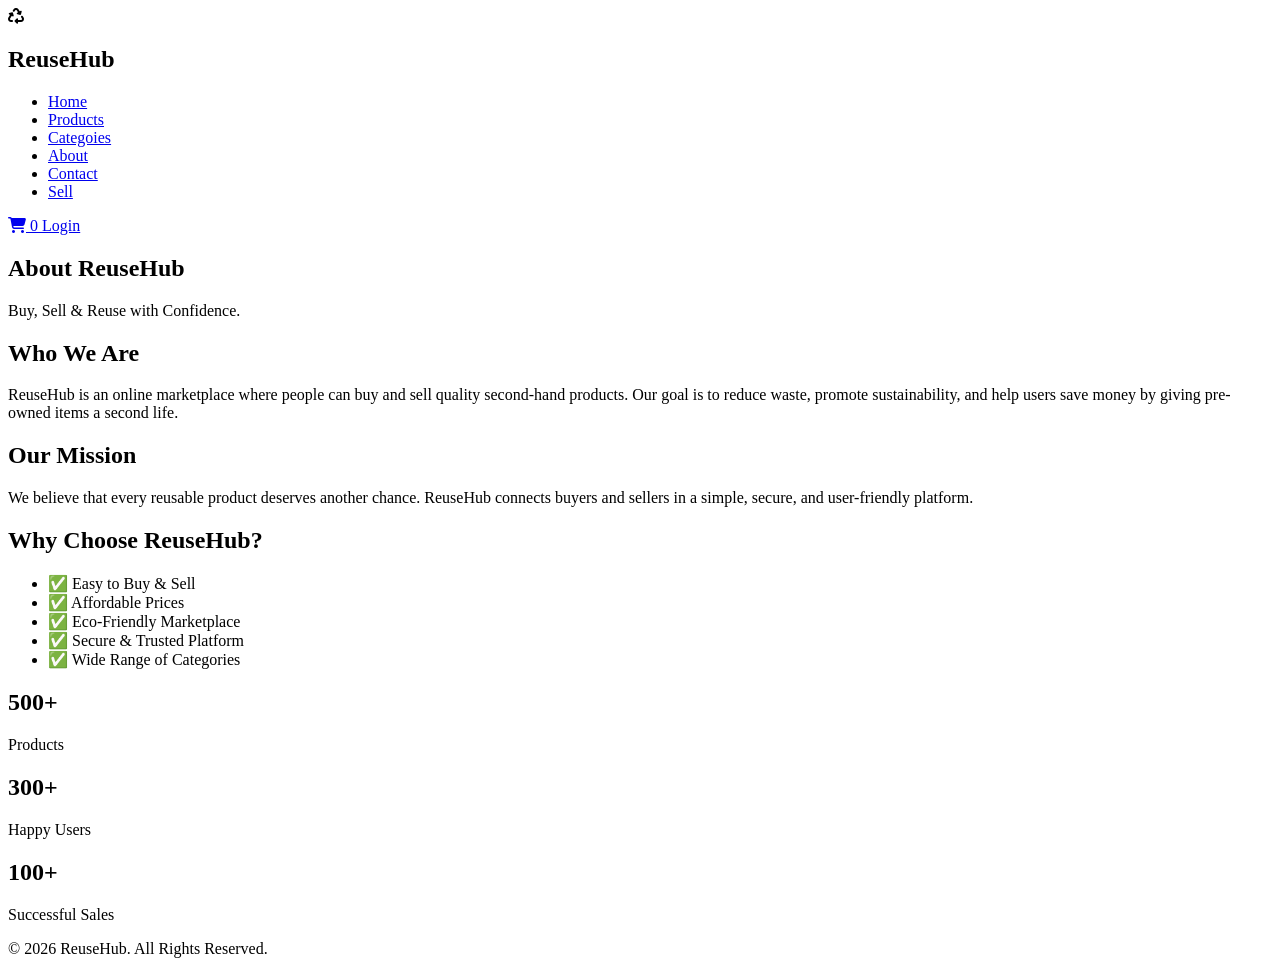
==== About.html @ 80541339 "Add files via upload" ====
<!DOCTYPE html>
<html lang="en">
<head>
    <meta charset="UTF-8">
    <meta name="viewport" content="width=device-width, initial-scale=1.0">
    <title>ReuseHub | About</title>

    <link rel="stylesheet" href="about.css">

    <link rel="stylesheet"
    href="https://cdnjs.cloudflare.com/ajax/libs/font-awesome/6.5.2/css/all.min.css">
</head>
<body>

<header>

<nav class="navbar">

<div class="logo">
<i class="fa-solid fa-recycle"></i>
<h2>Reuse<span>Hub</span></h2>
</div>

<ul class="nav-links">

<li><a  href="index.html" >Home</a></li>
<li><a href="products.html">Products</a></li>
<li><a href="categories.html">Categoies</a></li>
<li><a href="About.html">About</a></li>
<li><a href="contact.html">Contact</a></li>
<li><a href="sell.html">Sell</a></li>


</ul>

<div class="nav-right">

<a href="cart.html" class="cart">
    <i class="fa-solid fa-cart-shopping"></i>
    <span id="cart-count">0</span>
</a>

<a href="login.html" class="login-btn">
                    Login
                </a>

</div>

</nav>

</header>

<section class="hero">
    <h1>About ReuseHub</h1>
    <p>Buy, Sell & Reuse with Confidence.</p>
</section>

<section class="about">
    <div class="about-content">

        <h2>Who We Are</h2>
        <p>
            ReuseHub is an online marketplace where people can buy and sell
            quality second-hand products. Our goal is to reduce waste,
            promote sustainability, and help users save money by giving
            pre-owned items a second life.
        </p>

        <h2>Our Mission</h2>
        <p>
            We believe that every reusable product deserves another chance.
            ReuseHub connects buyers and sellers in a simple, secure,
            and user-friendly platform.
        </p>

        <h2>Why Choose ReuseHub?</h2>

        <ul>
            <li>✅ Easy to Buy & Sell</li>
            <li>✅ Affordable Prices</li>
            <li>✅ Eco-Friendly Marketplace</li>
            <li>✅ Secure & Trusted Platform</li>
            <li>✅ Wide Range of Categories</li>
        </ul>

    </div>
</section>

<section class="stats">

    <div class="box">
        <h2>500+</h2>
        <p>Products</p>
    </div>

    <div class="box">
        <h2>300+</h2>
        <p>Happy Users</p>
    </div>

    <div class="box">
        <h2>100+</h2>
        <p>Successful Sales</p>
    </div>

</section>

<footer>
    <p>© 2026 ReuseHub. All Rights Reserved.</p>
</footer>

</body>
</html>
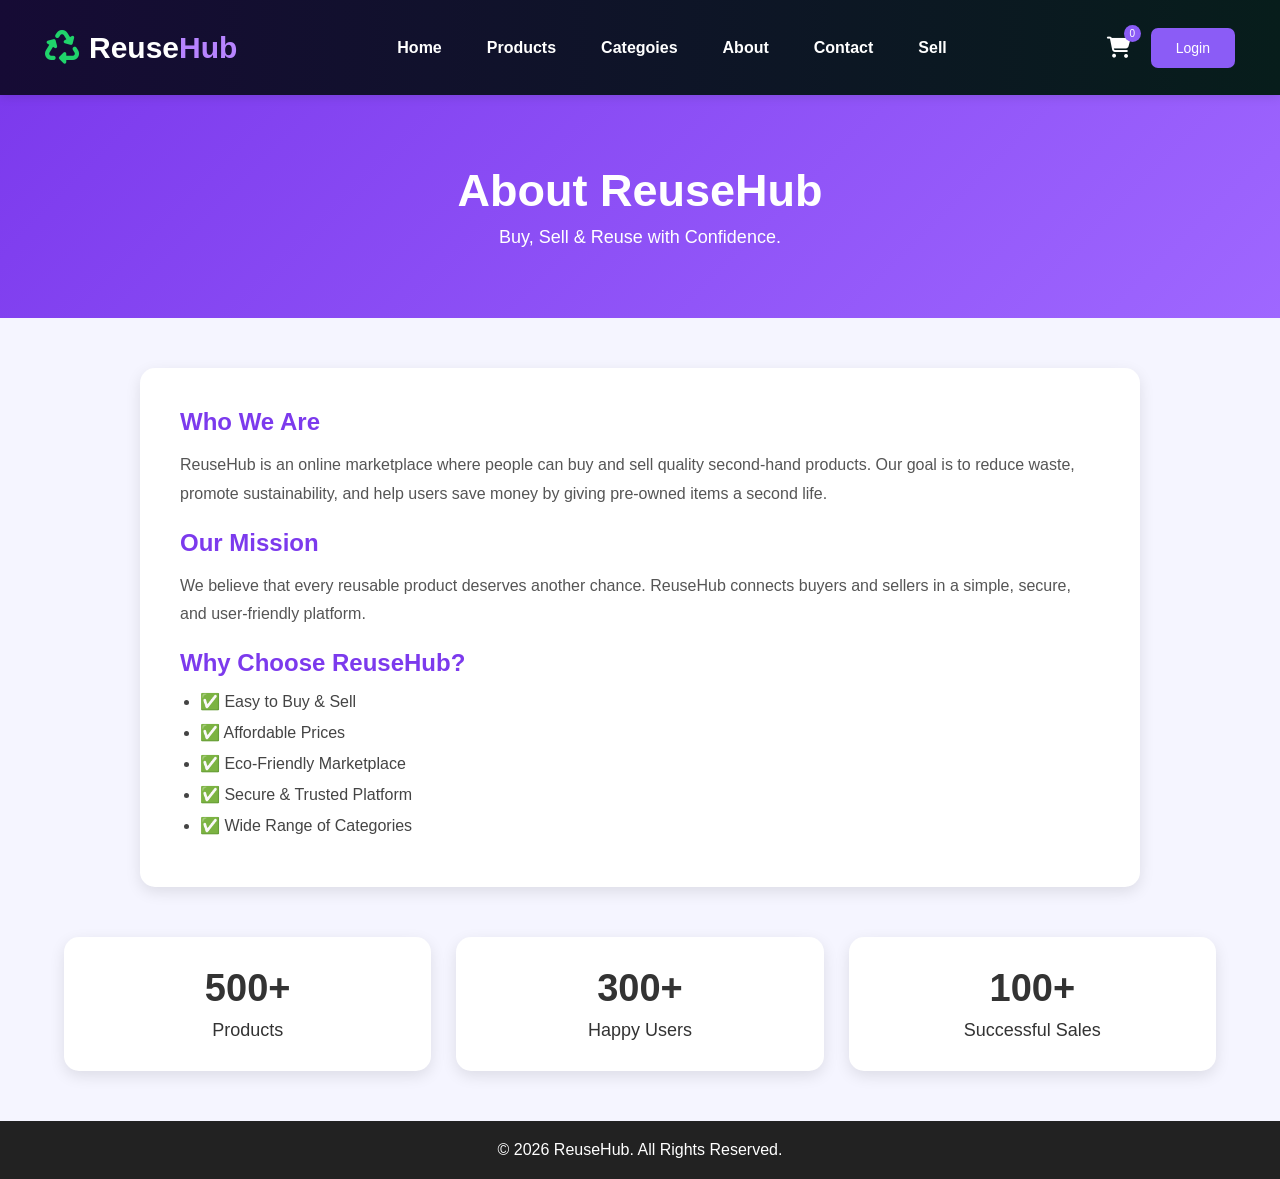
==== commit 7c259491: "Update About.html" ====
--- a/About.html
+++ b/About.html
@@ -5,7 +5,7 @@
     <meta name="viewport" content="width=device-width, initial-scale=1.0">
     <title>ReuseHub | About</title>
 
-    <link rel="stylesheet" href="about.css">
+    <link rel="stylesheet" href="About.css">
 
     <link rel="stylesheet"
     href="https://cdnjs.cloudflare.com/ajax/libs/font-awesome/6.5.2/css/all.min.css">
@@ -110,4 +110,4 @@
 </footer>
 
 </body>
-</html>+</html>
--- a/About.css
+++ b/About.css
@@ -0,0 +1,349 @@
+@import url('https://fonts.googleapis.com/css2?family=Poppins:wght@300;400;500;600;700&display=swap');
+
+*{
+    margin:0;
+    padding:0;
+    box-sizing:border-box;
+    font-family:'Poppins',sans-serif;
+}
+
+body{
+    background:#f5f5ff;
+    color:#333;
+}
+
+/* Header */
+header{
+    display:flex;
+    justify-content:space-between;
+    align-items:center;
+    padding:18px 8%;
+    background:#fff;
+    box-shadow:0 2px 10px rgba(0,0,0,0.1);
+    position:sticky;
+    top:0;
+    z-index:1000;
+}
+
+.logo{
+    text-decoration:none;
+    font-size:30px;
+    font-weight:700;
+    color:#7c3aed;
+}
+
+nav{
+    display:flex;
+    gap:25px;
+}
+
+nav a{
+    text-decoration:none;
+    color:#333;
+    font-weight:500;
+    transition:0.3s;
+}
+
+nav a:hover,
+nav a.active{
+    color:#7c3aed;
+}
+
+.icons{
+    display:flex;
+    gap:18px;
+}
+
+.icons i{
+    font-size:20px;
+    cursor:pointer;
+    transition:0.3s;
+}
+
+.icons i:hover{
+    color:#7c3aed;
+}
+
+/* Hero */
+.hero{
+    background:linear-gradient(135deg,#7c3aed,#9f67ff);
+    color:#fff;
+    text-align:center;
+    padding:70px 20px;
+}
+
+.hero h1{
+    font-size:45px;
+    margin-bottom:10px;
+}
+
+.hero p{
+    font-size:18px;
+}
+
+/* About Section */
+.about{
+    width:90%;
+    max-width:1000px;
+    margin:50px auto;
+    background:#fff;
+    padding:40px;
+    border-radius:15px;
+    box-shadow:0 5px 15px rgba(0,0,0,0.1);
+}
+
+.about h2{
+    color:#7c3aed;
+    margin-bottom:15px;
+}
+
+.about p{
+    line-height:1.8;
+    margin-bottom:20px;
+    color:#555;
+}
+
+.about ul{
+    margin-left:20px;
+}
+
+.about ul li{
+    margin:12px 0;
+    color:#444;
+}
+
+/* Stats */
+.stats{
+    width:90%;
+    margin:40px auto;
+    display:grid;
+    grid-template-columns:repeat(auto-fit,minmax(220px,1fr));
+    gap:25px;
+}
+
+.box{
+    background:#fff;
+    padding:30px;
+    text-align:center;
+    border-radius:15px;
+    box-shadow:0 5px 15px rgba(0,0,0,0.1);
+    transition:.3s;
+}
+
+.box:hover{
+    transform:translateY(-8px);
+    background:#7c3aed;
+    color:#fff;
+}
+
+.box h2{
+    font-size:38px;
+    margin-bottom:10px;
+}
+
+.box p{
+    font-size:18px;
+}
+
+/* Footer */
+footer{
+    margin-top:50px;
+    background:#222;
+    color:#fff;
+    text-align:center;
+    padding:20px;
+}
+
+/* Responsive */
+@media(max-width:768px){
+
+header{
+    flex-direction:column;
+    gap:15px;
+}
+
+nav{
+    flex-wrap:wrap;
+    justify-content:center;
+}
+
+.hero h1{
+    font-size:34px;
+}
+
+.about{
+    padding:25px;
+}
+
+.stats{
+    grid-template-columns:1fr;
+}
+
+}
+/* =================================
+   ABOUT PAGE HEADER - HORIZONTAL
+================================= */
+
+header {
+    width: 100%;
+    min-height: 95px;
+    background: linear-gradient(90deg, #160b35, #071d1b);
+    padding: 0 45px;
+    display: flex;
+    align-items: center;
+}
+
+header nav {
+    width: 100%;
+    height: 95px;
+
+    display: flex;
+    align-items: center;
+    justify-content: space-between;
+}
+
+/* Logo */
+.logo{
+    display:flex;
+    align-items:center;
+    gap:10px;
+}
+
+.logo i{
+    color:#20d36b;
+    font-size:34px;
+}
+
+.logo h2{
+    color:#fff;
+    font-size:30px;
+    font-weight:700;
+}
+
+.logo span{
+    color:#b784ff;
+}
+
+/* NAVIGATION */
+.nav-links {
+    display: flex !important;
+    flex-direction: row !important;
+    align-items: center;
+    justify-content: center;
+
+    gap: 35px;
+
+    list-style: none;
+    margin: 0;
+    padding: 0;
+}
+
+.nav-links li {
+    display: inline-block !important;
+    list-style: none;
+}
+
+.nav-links li a {
+    display: block;
+
+    color: white !important;
+    text-decoration: none;
+
+    font-size: 16px;
+    font-weight: 600;
+
+    white-space: nowrap;
+
+    padding: 10px 5px;
+}
+
+.nav-links li a:hover,
+.nav-links li a.active {
+    color: #7567ff !important;
+}
+
+/* RIGHT SIDE */
+.nav-right {
+    display: flex !important;
+    align-items: center;
+    gap: 20px;
+
+    white-space: nowrap;
+}
+
+.nav-right i {
+    color: white !important;
+    font-size: 21px;
+    cursor: pointer;
+}
+
+/* Cart */
+
+.cart {
+    position: relative;
+    color: white;
+    font-size: 22px;
+    text-decoration: none;
+}
+
+.cart i {
+    transition: 0.3s;
+}
+
+.cart:hover i {
+    color: #8b5cf6;
+}
+
+#cart-count {
+    position: absolute;
+    top: -10px;
+    right: -10px;
+
+    min-width: 17px;
+    height: 17px;
+
+    background: #8b5cf6;
+    color: white;
+
+    border-radius: 50%;
+
+    font-size: 10px;
+    display: flex;
+    align-items: center;
+    justify-content: center;
+}
+
+/* Login */
+
+.login-btn {
+    text-decoration: none;
+    background: #8b5cf6;
+    color: white;
+
+    padding: 12px 25px;
+    border-radius: 7px;
+
+    font-size: 14px;
+    transition: 0.3s;
+}
+
+.login-btn:hover {
+    background: #8b5cf6;
+    transform: translateY(-1px);
+}
+
+
+.nav-right .login:hover,
+.nav-right a.login:hover {
+    color: #7567ff !important;
+}
+
+/* FORCE HORIZONTAL */
+header ul {
+    display: flex !important;
+    flex-direction: row !important;
+}
+
+header li {
+    display: inline-block !important;
+}
